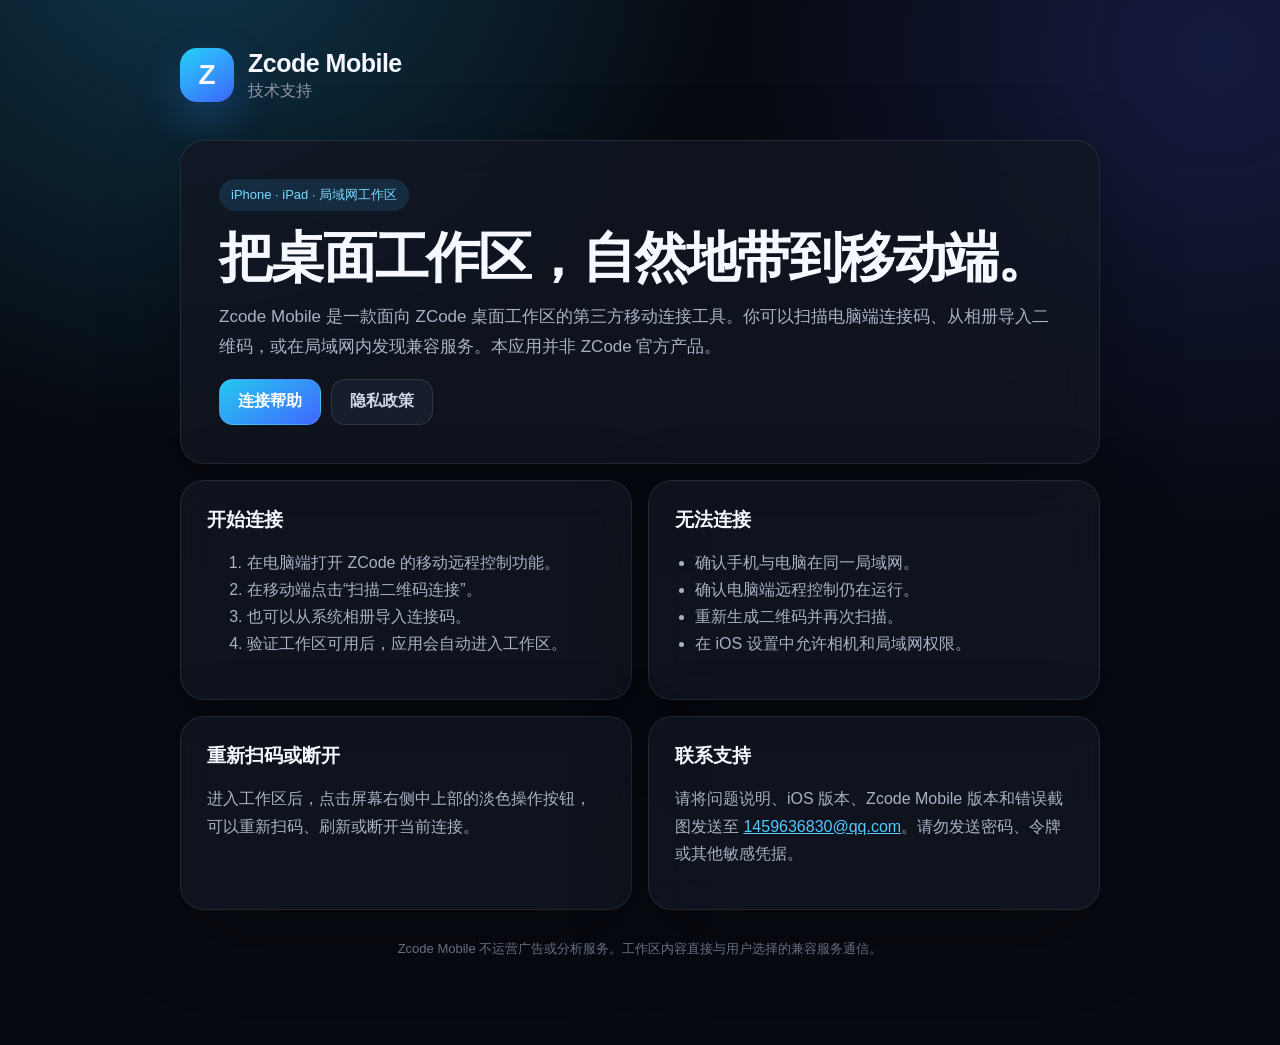
==== ZcodeMobile/index.html @ 3c9195a5 "Publish Zcode Mobile support pages" ====
<!doctype html>
<html lang="zh-CN">
<head>
  <meta charset="utf-8">
  <meta name="viewport" content="width=device-width, initial-scale=1, viewport-fit=cover">
  <meta name="description" content="Zcode Mobile 技术支持">
  <title>Zcode Mobile 技术支持</title>
  <link rel="stylesheet" href="styles.css">
</head>
<body>
  <main class="shell">
    <div class="brand"><div class="mark">Z</div><div><h1>Zcode Mobile</h1><p>技术支持</p></div></div>
    <section class="hero">
      <span class="pill">iPhone · iPad · 局域网工作区</span>
      <h2>把桌面工作区，自然地带到移动端。</h2>
      <p>Zcode Mobile 是一款面向 ZCode 桌面工作区的第三方移动连接工具。你可以扫描电脑端连接码、从相册导入二维码，或在局域网内发现兼容服务。本应用并非 ZCode 官方产品。</p>
      <div class="row"><a class="button" href="#connect">连接帮助</a><a class="button secondary" href="privacy.html">隐私政策</a></div>
    </section>
    <div class="grid" id="connect">
      <section class="card"><h3>开始连接</h3><ol><li>在电脑端打开 ZCode 的移动远程控制功能。</li><li>在移动端点击“扫描二维码连接”。</li><li>也可以从系统相册导入连接码。</li><li>验证工作区可用后，应用会自动进入工作区。</li></ol></section>
      <section class="card"><h3>无法连接</h3><ul><li>确认手机与电脑在同一局域网。</li><li>确认电脑端远程控制仍在运行。</li><li>重新生成二维码并再次扫描。</li><li>在 iOS 设置中允许相机和局域网权限。</li></ul></section>
      <section class="card"><h3>重新扫码或断开</h3><p>进入工作区后，点击屏幕右侧中上部的淡色操作按钮，可以重新扫码、刷新或断开当前连接。</p></section>
      <section class="card"><h3>联系支持</h3><p>请将问题说明、iOS 版本、Zcode Mobile 版本和错误截图发送至 <a href="mailto:1459636830@qq.com">1459636830@qq.com</a>。请勿发送密码、令牌或其他敏感凭据。</p></section>
    </div>
    <p class="footer">Zcode Mobile 不运营广告或分析服务。工作区内容直接与用户选择的兼容服务通信。</p>
  </main>
</body>
</html>
---- ZcodeMobile/styles.css ----
:root {
  color-scheme: dark;
  font-family: -apple-system, BlinkMacSystemFont, "SF Pro Display", "PingFang SC", sans-serif;
  background: #070a11;
  color: #f6f8ff;
}

* { box-sizing: border-box; }

body {
  margin: 0;
  min-height: 100vh;
  background:
    radial-gradient(circle at 15% -10%, rgba(38, 193, 255, .25), transparent 34rem),
    radial-gradient(circle at 95% 5%, rgba(78, 92, 255, .2), transparent 30rem),
    #070a11;
}

a { color: #54c8ff; }

.shell {
  width: min(920px, calc(100% - 32px));
  margin: 0 auto;
  padding: 48px 0 72px;
}

.brand { display: flex; align-items: center; gap: 14px; margin-bottom: 38px; }
.mark {
  width: 54px; height: 54px; border-radius: 17px;
  display: grid; place-items: center;
  font-size: 28px; font-weight: 800;
  background: linear-gradient(145deg, #25d2f7, #3f66ff);
  box-shadow: 0 16px 40px rgba(46, 132, 255, .28);
}
.brand h1 { margin: 0; font-size: 25px; letter-spacing: -.02em; }
.brand p { margin: 3px 0 0; color: #8f98aa; }

.hero, .card {
  border: 1px solid rgba(255, 255, 255, .09);
  background: rgba(17, 22, 34, .78);
  backdrop-filter: blur(20px);
  border-radius: 24px;
  box-shadow: 0 26px 80px rgba(0, 0, 0, .28);
}

.hero { padding: 38px; }
.hero h2 { margin: 0 0 12px; font-size: clamp(30px, 6vw, 54px); line-height: 1.04; letter-spacing: -.04em; }
.hero p { color: #aab2c3; font-size: 17px; line-height: 1.75; }
.pill { display: inline-flex; padding: 7px 12px; border-radius: 999px; background: rgba(72, 184, 255, .13); color: #7bd7ff; font-size: 13px; margin-bottom: 18px; }

.grid { display: grid; grid-template-columns: repeat(2, minmax(0, 1fr)); gap: 16px; margin-top: 16px; }
.card { padding: 26px; }
.card h3 { margin: 0 0 10px; font-size: 19px; }
.card p, .card li { color: #aab2c3; line-height: 1.7; }
.card ul { padding-left: 20px; }
.footer { margin-top: 28px; color: #727c90; font-size: 13px; line-height: 1.7; text-align: center; }

.button {
  display: inline-flex; align-items: center; justify-content: center;
  min-height: 46px; padding: 0 18px; border-radius: 14px;
  border: 1px solid rgba(255,255,255,.11);
  background: linear-gradient(145deg, #24c9ef, #4167ff);
  color: white; font: inherit; font-weight: 700; text-decoration: none; cursor: pointer;
}

.button.secondary { background: #171d2a; color: #cdd4e2; }
.row { display: flex; flex-wrap: wrap; gap: 10px; }

@media (max-width: 680px) {
  .shell { width: min(100% - 22px, 920px); padding-top: 24px; }
  .hero { padding: 26px 22px; }
  .grid { grid-template-columns: 1fr; }
}
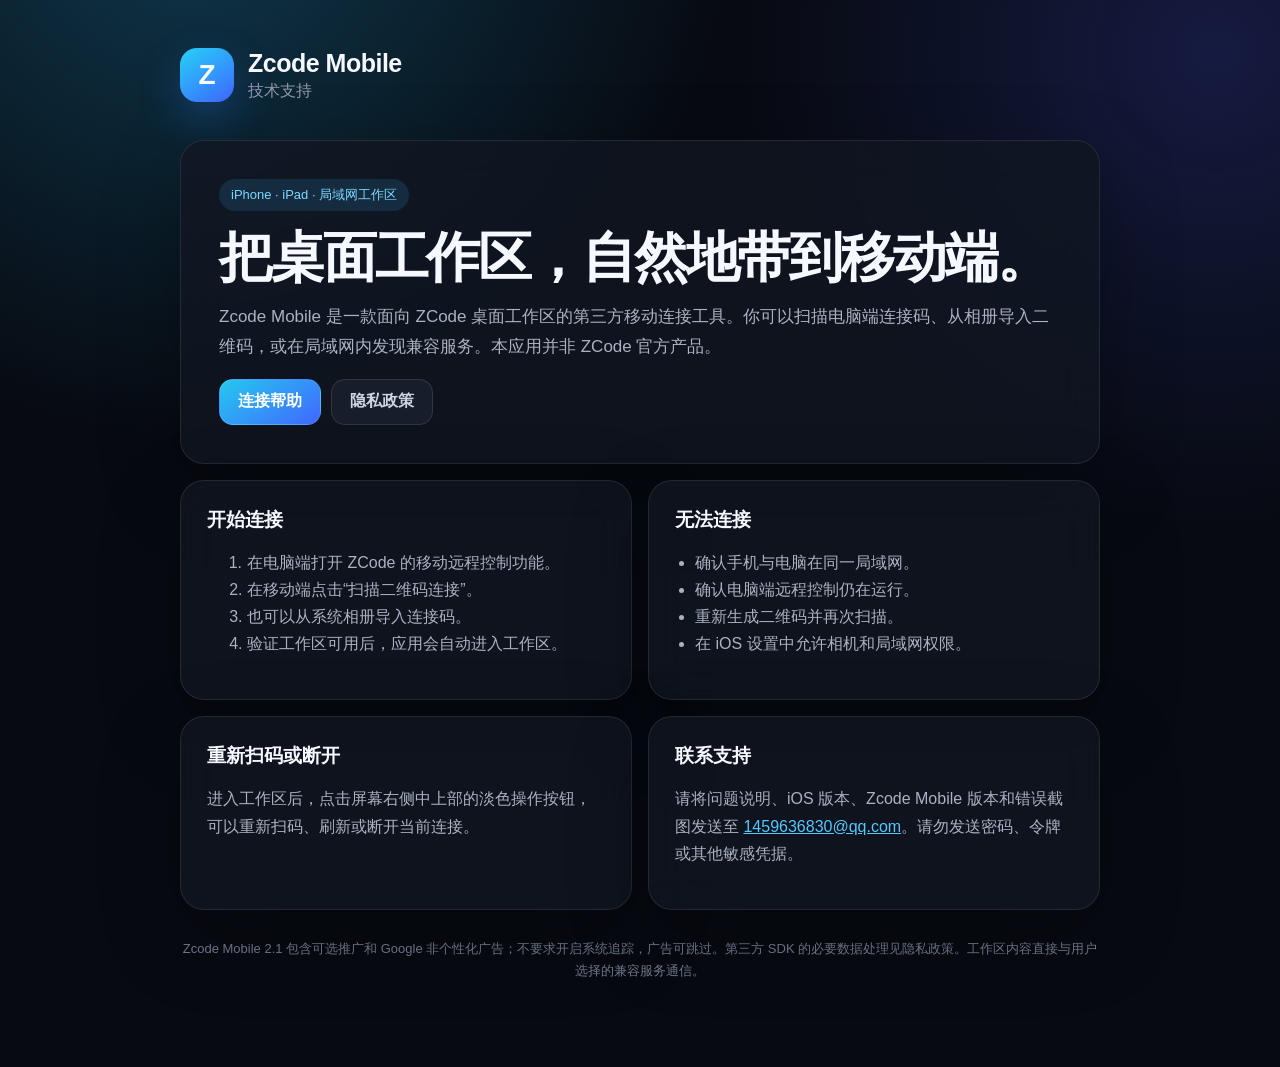
==== commit 3f02d6cf: "Update Zcode 2.1 advertising disclosure on support page" ====
--- a/ZcodeMobile/index.html
+++ b/ZcodeMobile/index.html
@@ -22,7 +22,8 @@
       <section class="card"><h3>重新扫码或断开</h3><p>进入工作区后，点击屏幕右侧中上部的淡色操作按钮，可以重新扫码、刷新或断开当前连接。</p></section>
       <section class="card"><h3>联系支持</h3><p>请将问题说明、iOS 版本、Zcode Mobile 版本和错误截图发送至 <a href="mailto:1459636830@qq.com">1459636830@qq.com</a>。请勿发送密码、令牌或其他敏感凭据。</p></section>
     </div>
-    <p class="footer">Zcode Mobile 不运营广告或分析服务。工作区内容直接与用户选择的兼容服务通信。</p>
+    <p class="footer">Zcode Mobile 2.1 包含可选推广和 Google 非个性化广告；不要求开启系统追踪，广告可跳过。第三方 SDK 的必要数据处理见隐私政策。工作区内容直接与用户选择的兼容服务通信。</p>
   </main>
 </body>
 </html>
+
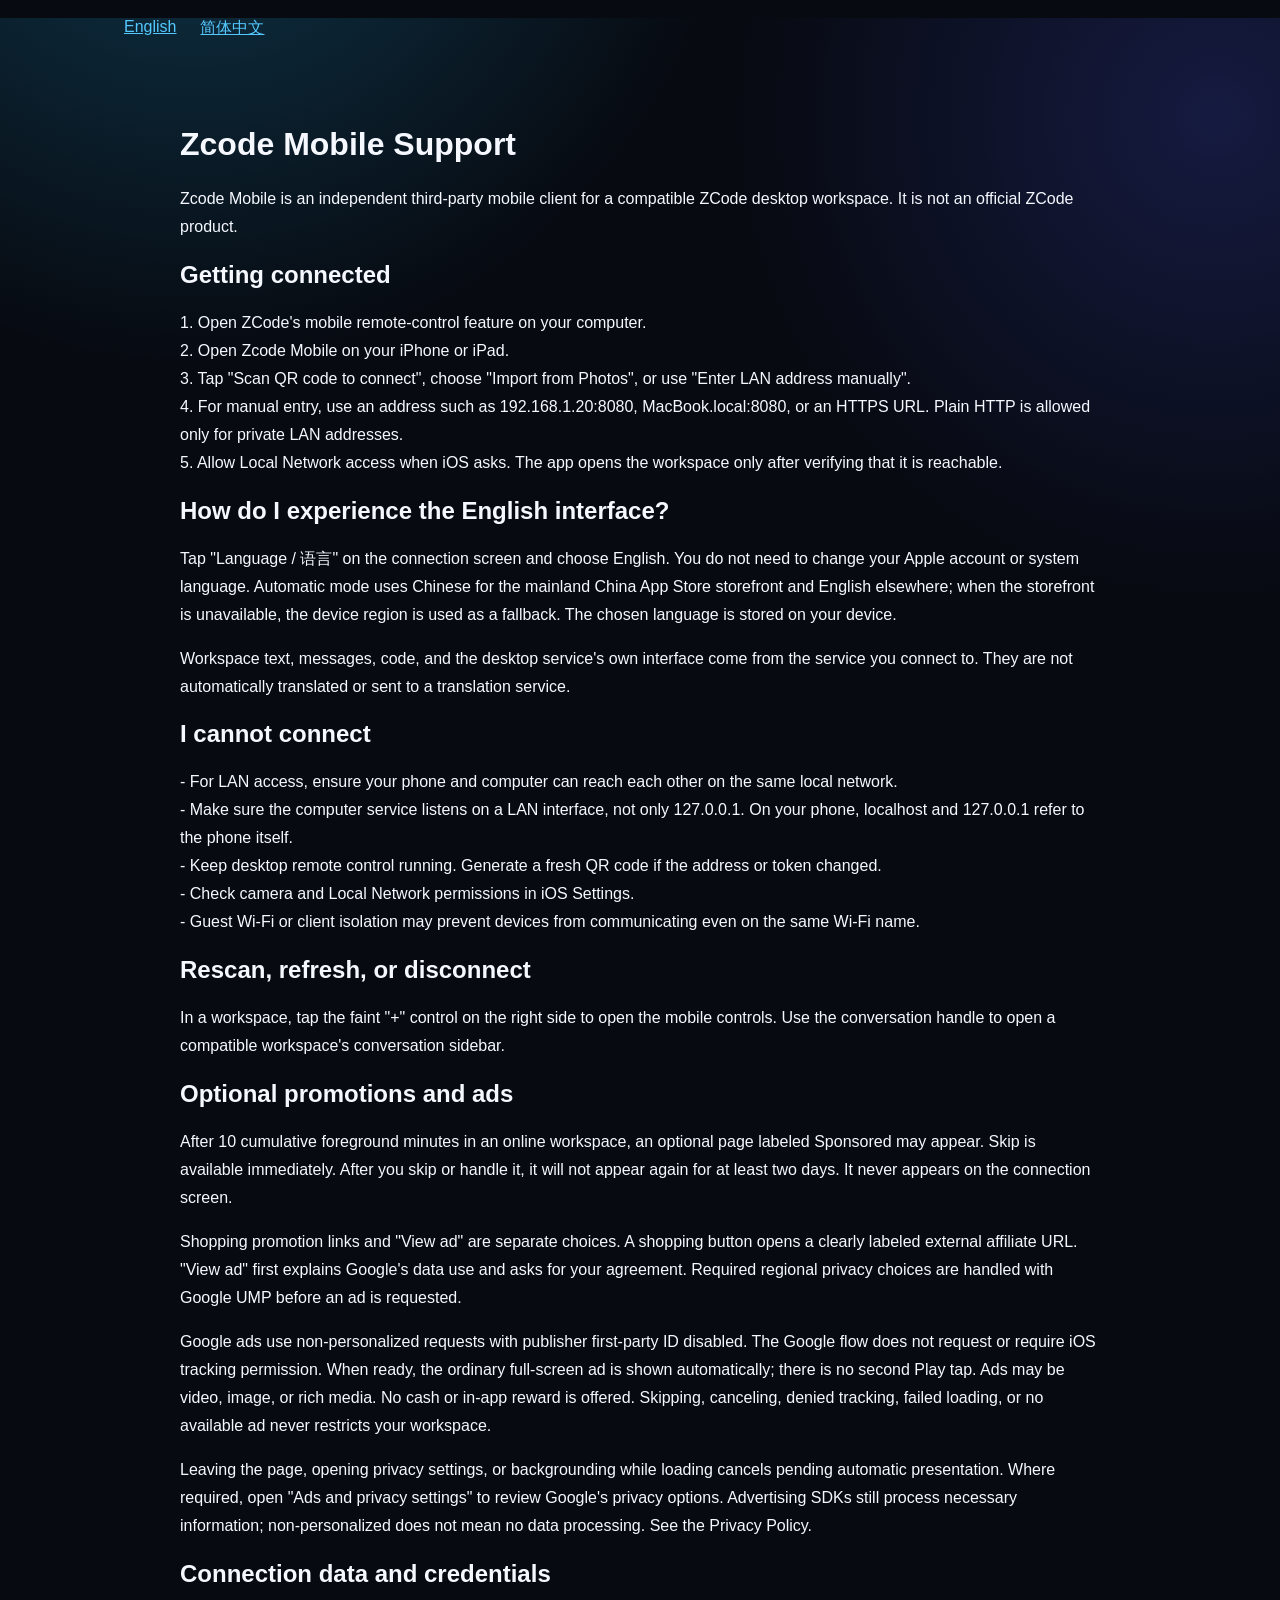
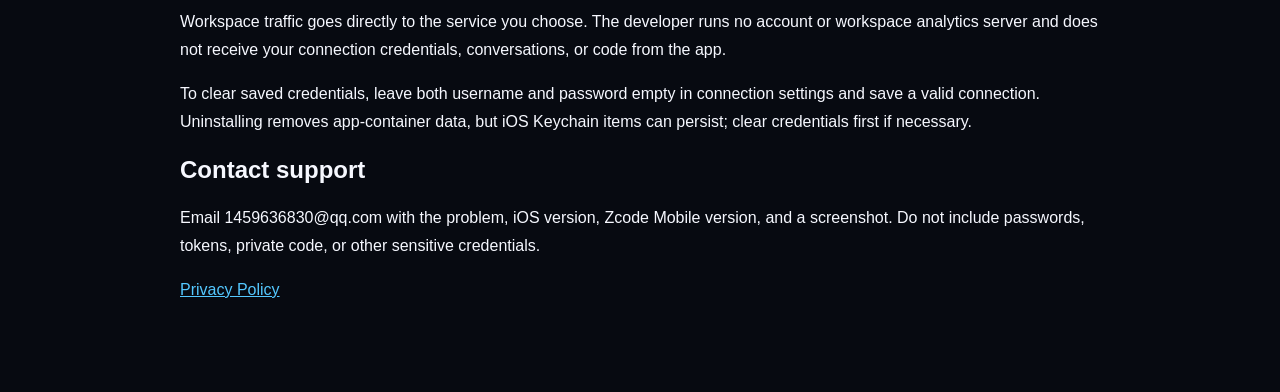
==== commit ac5e3315: "Publish bilingual Zcode 2.1 support and English interface guide" ====
--- a/ZcodeMobile/index.html
+++ b/ZcodeMobile/index.html
@@ -1,14 +1,27 @@
 <!doctype html>
-<html lang="zh-CN">
+<html lang="en">
 <head>
   <meta charset="utf-8">
   <meta name="viewport" content="width=device-width, initial-scale=1, viewport-fit=cover">
   <meta name="description" content="Zcode Mobile 技术支持">
   <title>Zcode Mobile 技术支持</title>
   <link rel="stylesheet" href="styles.css">
+<style>
+  html[data-language="en"] [data-language="zh"], html[data-language="zh"] [data-language="en"] { display: none; }
+  .language-nav { max-width: 1080px; margin: 18px auto; padding: 0 24px; display: flex; gap: 24px; }
+  [data-language="en"] p { line-height: 1.75; }
+</style>
+<script>
+  const requestedLanguage = new URLSearchParams(location.search).get('lang');
+  const pageLanguage = ['zh', 'en'].includes(requestedLanguage) ? requestedLanguage : (navigator.language.toLowerCase().startsWith('zh') ? 'zh' : 'en');
+  document.documentElement.dataset.language = pageLanguage;
+  document.documentElement.lang = pageLanguage === 'zh' ? 'zh-CN' : 'en';
+  document.title = 'Zcode Mobile · Support';
+</script>
 </head>
 <body>
-  <main class="shell">
+<nav class="language-nav" aria-label="Language"><a href="?lang=en" lang="en">English</a><a href="?lang=zh" lang="zh-CN">简体中文</a></nav>
+  <main class="shell" data-language="zh">
     <div class="brand"><div class="mark">Z</div><div><h1>Zcode Mobile</h1><p>技术支持</p></div></div>
     <section class="hero">
       <span class="pill">iPhone · iPad · 局域网工作区</span>
@@ -16,7 +29,7 @@
       <p>Zcode Mobile 是一款面向 ZCode 桌面工作区的第三方移动连接工具。你可以扫描电脑端连接码、从相册导入二维码，或在局域网内发现兼容服务。本应用并非 ZCode 官方产品。</p>
       <div class="row"><a class="button" href="#connect">连接帮助</a><a class="button secondary" href="privacy.html">隐私政策</a></div>
     </section>
-    <div class="grid" id="connect">
+    <div class="grid" id="connect"><section class="card"><h3>体验英文界面</h3><p>在连接页点击“Language / 语言”，选择 English 即可，无需更换 Apple 账号。自动模式在中国大陆 App Store 地区显示中文，其他地区显示英文；无法读取时按设备地区兜底。工作区本身的界面和内容由所连接的电脑端服务提供，不会自动翻译。</p></section>
       <section class="card"><h3>开始连接</h3><ol><li>在电脑端打开 ZCode 的移动远程控制功能。</li><li>在移动端点击“扫描二维码连接”。</li><li>也可以从系统相册导入连接码。</li><li>验证工作区可用后，应用会自动进入工作区。</li></ol></section>
       <section class="card"><h3>无法连接</h3><ul><li>确认手机与电脑在同一局域网。</li><li>确认电脑端远程控制仍在运行。</li><li>重新生成二维码并再次扫描。</li><li>在 iOS 设置中允许相机和局域网权限。</li></ul></section>
       <section class="card"><h3>重新扫码或断开</h3><p>进入工作区后，点击屏幕右侧中上部的淡色操作按钮，可以重新扫码、刷新或断开当前连接。</p></section>
@@ -24,6 +37,29 @@
     </div>
     <p class="footer">Zcode Mobile 2.1 包含可选推广和 Google 非个性化广告；不要求开启系统追踪，广告可跳过。第三方 SDK 的必要数据处理见隐私政策。工作区内容直接与用户选择的兼容服务通信。</p>
   </main>
+<main class="shell" data-language="en">
+<h1>Zcode Mobile Support</h1>
+<p>Zcode Mobile is an independent third-party mobile client for a compatible ZCode desktop workspace. It is not an official ZCode product.</p>
+<h2>Getting connected</h2>
+<p>1. Open ZCode&#39;s mobile remote-control feature on your computer.<br>2. Open Zcode Mobile on your iPhone or iPad.<br>3. Tap &quot;Scan QR code to connect&quot;, choose &quot;Import from Photos&quot;, or use &quot;Enter LAN address manually&quot;.<br>4. For manual entry, use an address such as 192.168.1.20:8080, MacBook.local:8080, or an HTTPS URL. Plain HTTP is allowed only for private LAN addresses.<br>5. Allow Local Network access when iOS asks. The app opens the workspace only after verifying that it is reachable.</p>
+<h2>How do I experience the English interface?</h2>
+<p>Tap &quot;Language / 语言&quot; on the connection screen and choose English. You do not need to change your Apple account or system language. Automatic mode uses Chinese for the mainland China App Store storefront and English elsewhere; when the storefront is unavailable, the device region is used as a fallback. The chosen language is stored on your device.</p>
+<p>Workspace text, messages, code, and the desktop service&#39;s own interface come from the service you connect to. They are not automatically translated or sent to a translation service.</p>
+<h2>I cannot connect</h2>
+<p>- For LAN access, ensure your phone and computer can reach each other on the same local network.<br>- Make sure the computer service listens on a LAN interface, not only 127.0.0.1. On your phone, localhost and 127.0.0.1 refer to the phone itself.<br>- Keep desktop remote control running. Generate a fresh QR code if the address or token changed.<br>- Check camera and Local Network permissions in iOS Settings.<br>- Guest Wi-Fi or client isolation may prevent devices from communicating even on the same Wi-Fi name.</p>
+<h2>Rescan, refresh, or disconnect</h2>
+<p>In a workspace, tap the faint &quot;+&quot; control on the right side to open the mobile controls. Use the conversation handle to open a compatible workspace&#39;s conversation sidebar.</p>
+<h2>Optional promotions and ads</h2>
+<p>After 10 cumulative foreground minutes in an online workspace, an optional page labeled Sponsored may appear. Skip is available immediately. After you skip or handle it, it will not appear again for at least two days. It never appears on the connection screen.</p>
+<p>Shopping promotion links and &quot;View ad&quot; are separate choices. A shopping button opens a clearly labeled external affiliate URL. &quot;View ad&quot; first explains Google&#39;s data use and asks for your agreement. Required regional privacy choices are handled with Google UMP before an ad is requested.</p>
+<p>Google ads use non-personalized requests with publisher first-party ID disabled. The Google flow does not request or require iOS tracking permission. When ready, the ordinary full-screen ad is shown automatically; there is no second Play tap. Ads may be video, image, or rich media. No cash or in-app reward is offered. Skipping, canceling, denied tracking, failed loading, or no available ad never restricts your workspace.</p>
+<p>Leaving the page, opening privacy settings, or backgrounding while loading cancels pending automatic presentation. Where required, open &quot;Ads and privacy settings&quot; to review Google&#39;s privacy options. Advertising SDKs still process necessary information; non-personalized does not mean no data processing. See the Privacy Policy.</p>
+<h2>Connection data and credentials</h2>
+<p>Workspace traffic goes directly to the service you choose. The developer runs no account or workspace analytics server and does not receive your connection credentials, conversations, or code from the app.</p>
+<p>To clear saved credentials, leave both username and password empty in connection settings and save a valid connection. Uninstalling removes app-container data, but iOS Keychain items can persist; clear credentials first if necessary.</p>
+<h2>Contact support</h2>
+<p>Email 1459636830@qq.com with the problem, iOS version, Zcode Mobile version, and a screenshot. Do not include passwords, tokens, private code, or other sensitive credentials.<br></p>
+<p><a href="privacy.html?lang=en">Privacy Policy</a></p>
+</main>
 </body>
 </html>
-
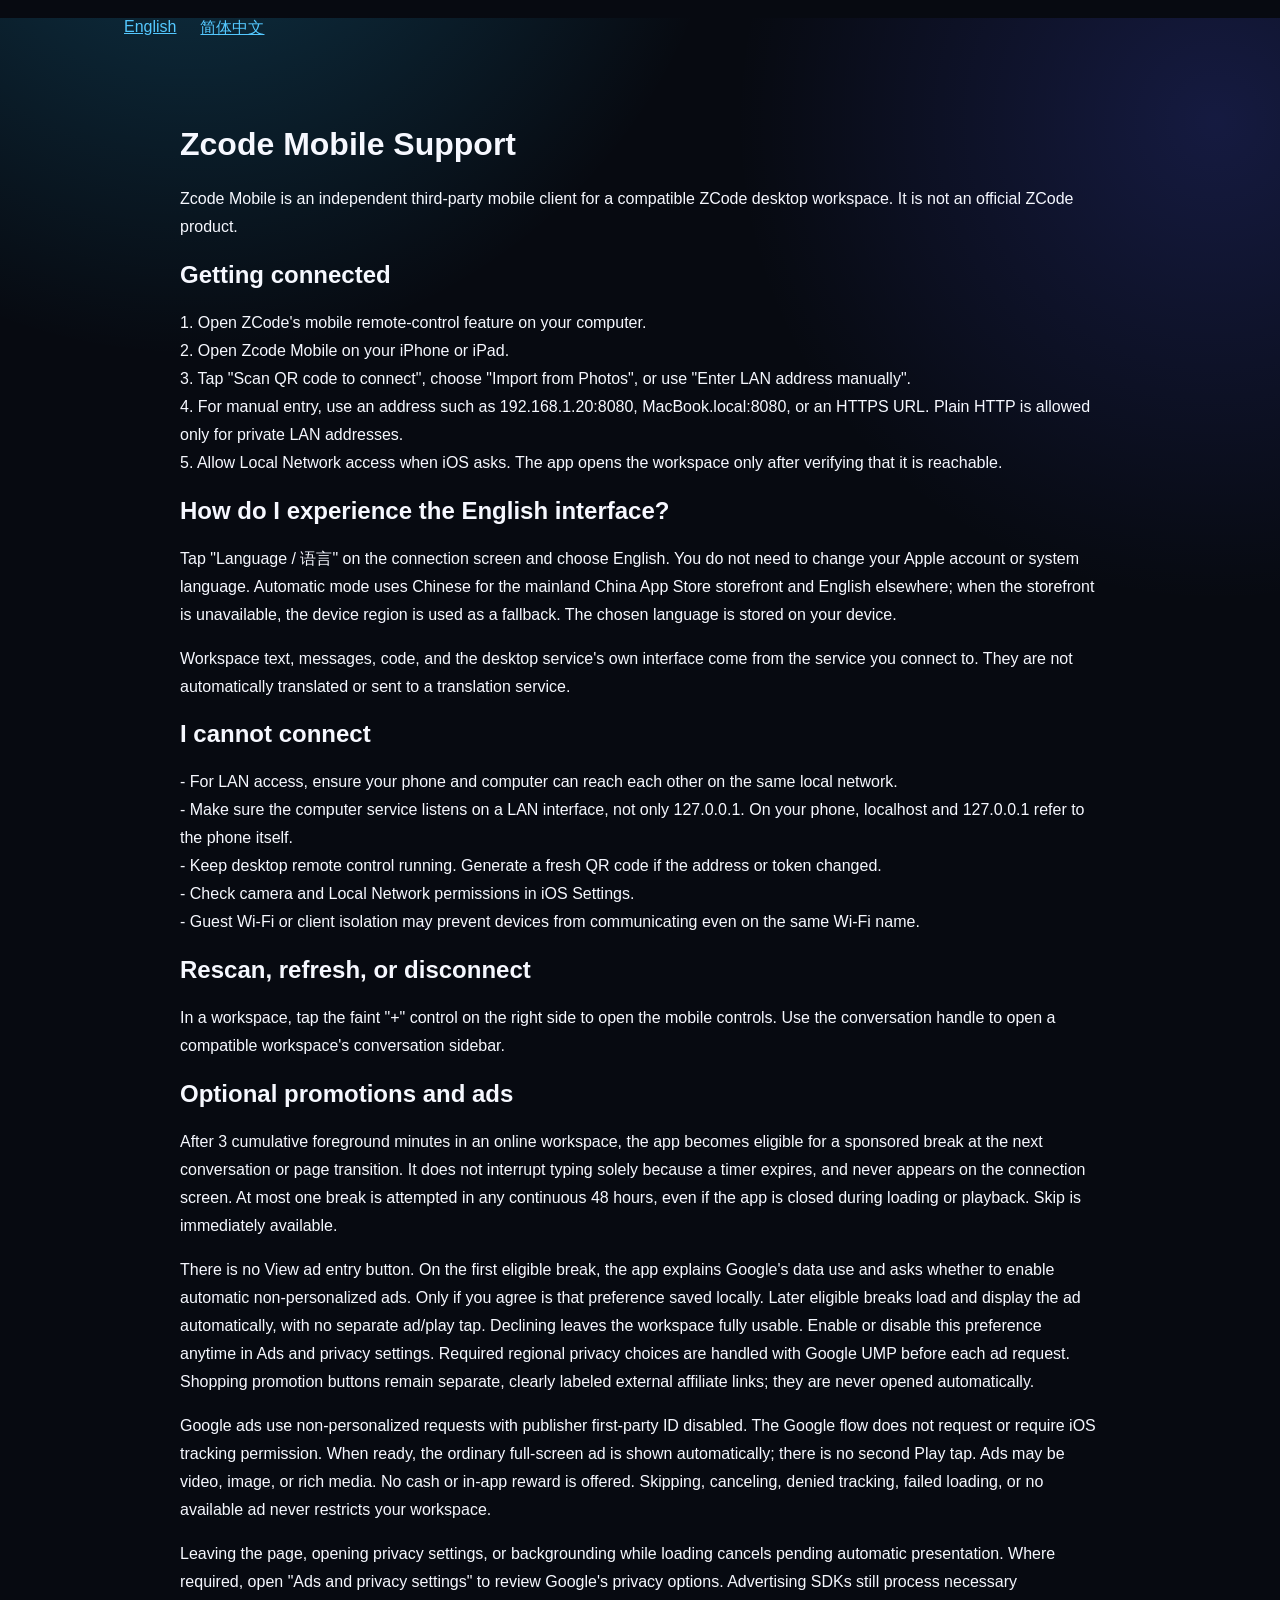
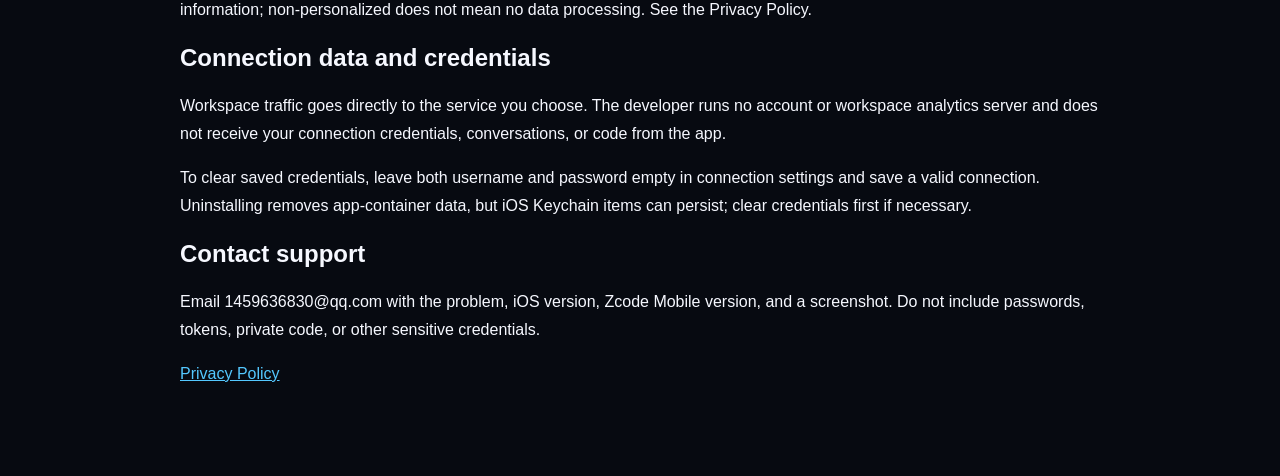
==== commit 0a5d4189: "Document automatic 3-minute ad breaks with a rolling 48-hour cap" ====
--- a/ZcodeMobile/index.html
+++ b/ZcodeMobile/index.html
@@ -35,7 +35,7 @@
       <section class="card"><h3>重新扫码或断开</h3><p>进入工作区后，点击屏幕右侧中上部的淡色操作按钮，可以重新扫码、刷新或断开当前连接。</p></section>
       <section class="card"><h3>联系支持</h3><p>请将问题说明、iOS 版本、Zcode Mobile 版本和错误截图发送至 <a href="mailto:1459636830@qq.com">1459636830@qq.com</a>。请勿发送密码、令牌或其他敏感凭据。</p></section>
     </div>
-    <p class="footer">Zcode Mobile 2.1 包含可选推广和 Google 非个性化广告；不要求开启系统追踪，广告可跳过。第三方 SDK 的必要数据处理见隐私政策。工作区内容直接与用户选择的兼容服务通信。</p>
+    <p class="footer">Zcode Mobile 2.1 在首次明确同意启用后，在线前台累计使用满 3 分钟、到会话或页面切换间隙自动展示 Google 非个性化广告，任意连续 48 小时最多一次。无需“查看广告”按钮，不要求系统追踪，可跳过、关闭或在设置中停用。不同意不影响工作区；SDK 必要数据处理见隐私政策。</p>
   </main>
 <main class="shell" data-language="en">
 <h1>Zcode Mobile Support</h1>
@@ -50,8 +50,8 @@
 <h2>Rescan, refresh, or disconnect</h2>
 <p>In a workspace, tap the faint &quot;+&quot; control on the right side to open the mobile controls. Use the conversation handle to open a compatible workspace&#39;s conversation sidebar.</p>
 <h2>Optional promotions and ads</h2>
-<p>After 10 cumulative foreground minutes in an online workspace, an optional page labeled Sponsored may appear. Skip is available immediately. After you skip or handle it, it will not appear again for at least two days. It never appears on the connection screen.</p>
-<p>Shopping promotion links and &quot;View ad&quot; are separate choices. A shopping button opens a clearly labeled external affiliate URL. &quot;View ad&quot; first explains Google&#39;s data use and asks for your agreement. Required regional privacy choices are handled with Google UMP before an ad is requested.</p>
+<p>After 3 cumulative foreground minutes in an online workspace, the app becomes eligible for a sponsored break at the next conversation or page transition. It does not interrupt typing solely because a timer expires, and never appears on the connection screen. At most one break is attempted in any continuous 48 hours, even if the app is closed during loading or playback. Skip is immediately available.</p>
+<p>There is no View ad entry button. On the first eligible break, the app explains Google&#39;s data use and asks whether to enable automatic non-personalized ads. Only if you agree is that preference saved locally. Later eligible breaks load and display the ad automatically, with no separate ad/play tap. Declining leaves the workspace fully usable. Enable or disable this preference anytime in Ads and privacy settings. Required regional privacy choices are handled with Google UMP before each ad request. Shopping promotion buttons remain separate, clearly labeled external affiliate links; they are never opened automatically.</p>
 <p>Google ads use non-personalized requests with publisher first-party ID disabled. The Google flow does not request or require iOS tracking permission. When ready, the ordinary full-screen ad is shown automatically; there is no second Play tap. Ads may be video, image, or rich media. No cash or in-app reward is offered. Skipping, canceling, denied tracking, failed loading, or no available ad never restricts your workspace.</p>
 <p>Leaving the page, opening privacy settings, or backgrounding while loading cancels pending automatic presentation. Where required, open &quot;Ads and privacy settings&quot; to review Google&#39;s privacy options. Advertising SDKs still process necessary information; non-personalized does not mean no data processing. See the Privacy Policy.</p>
 <h2>Connection data and credentials</h2>
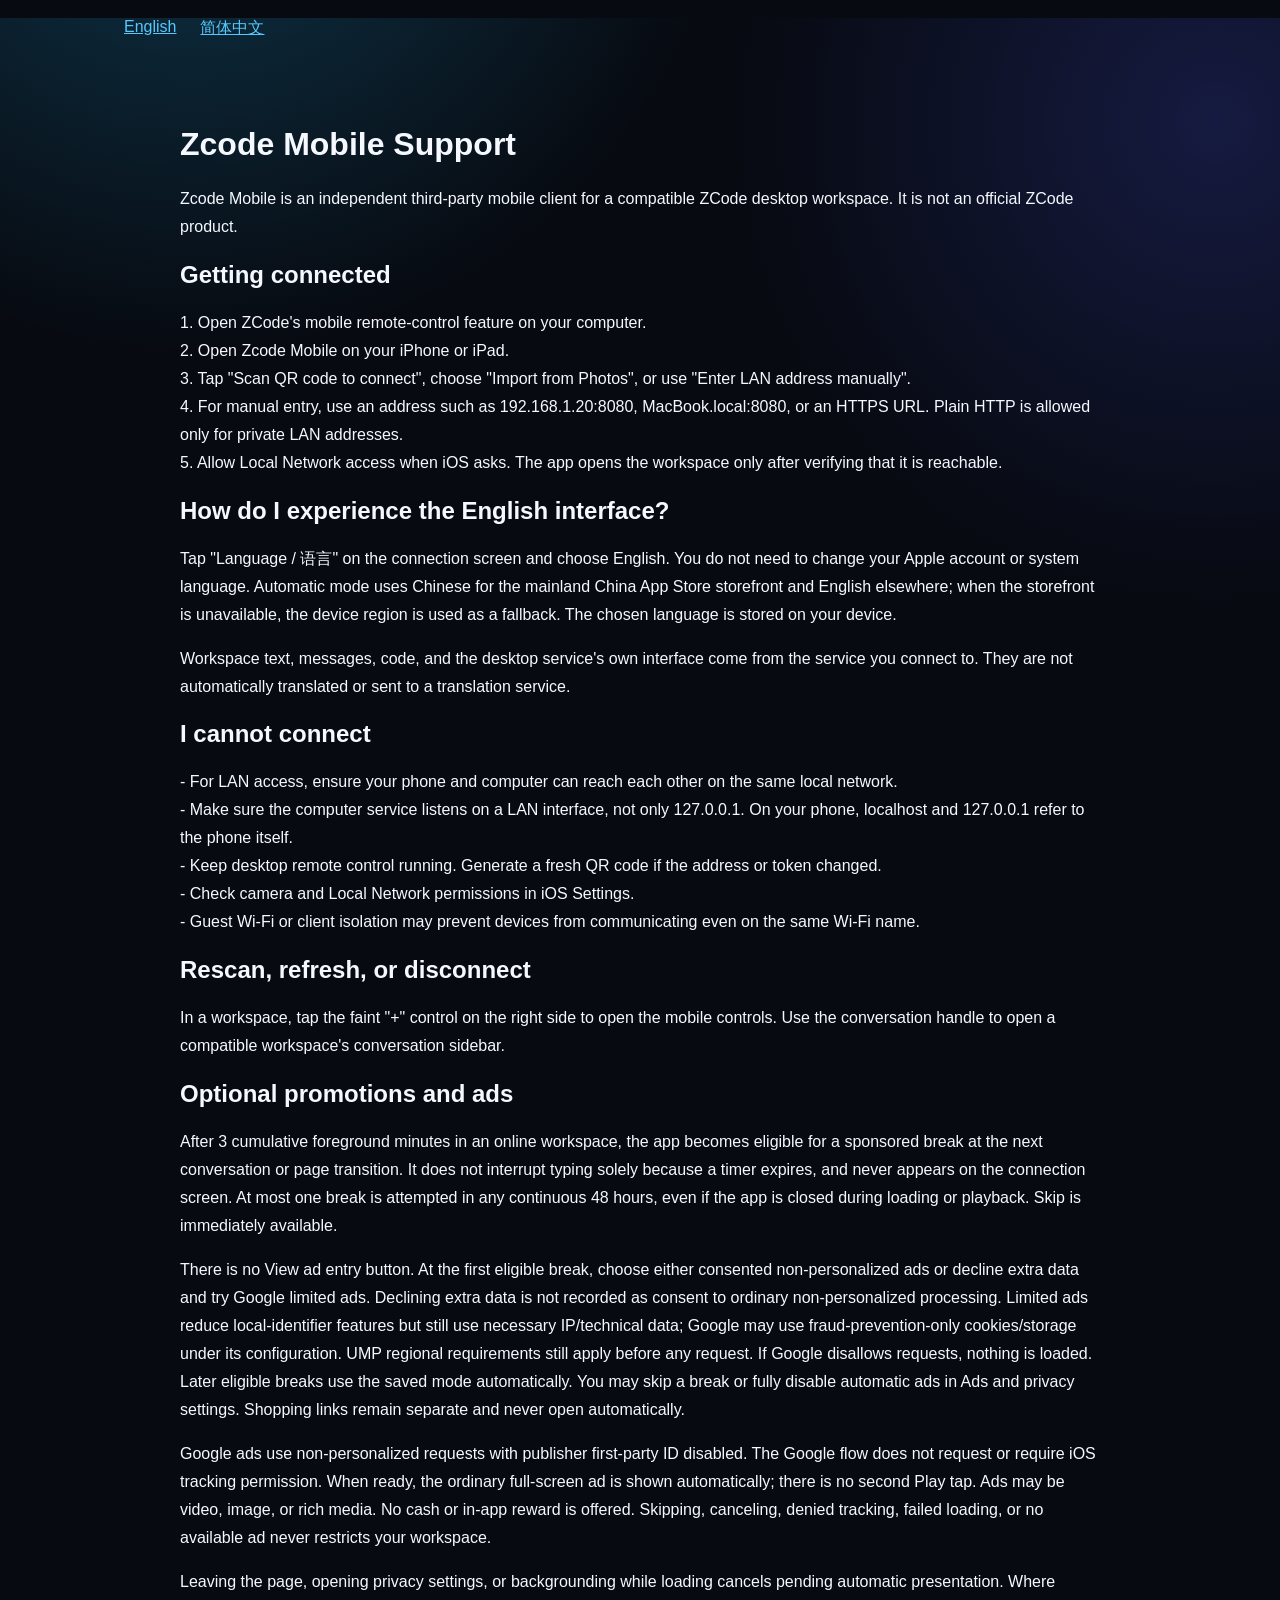
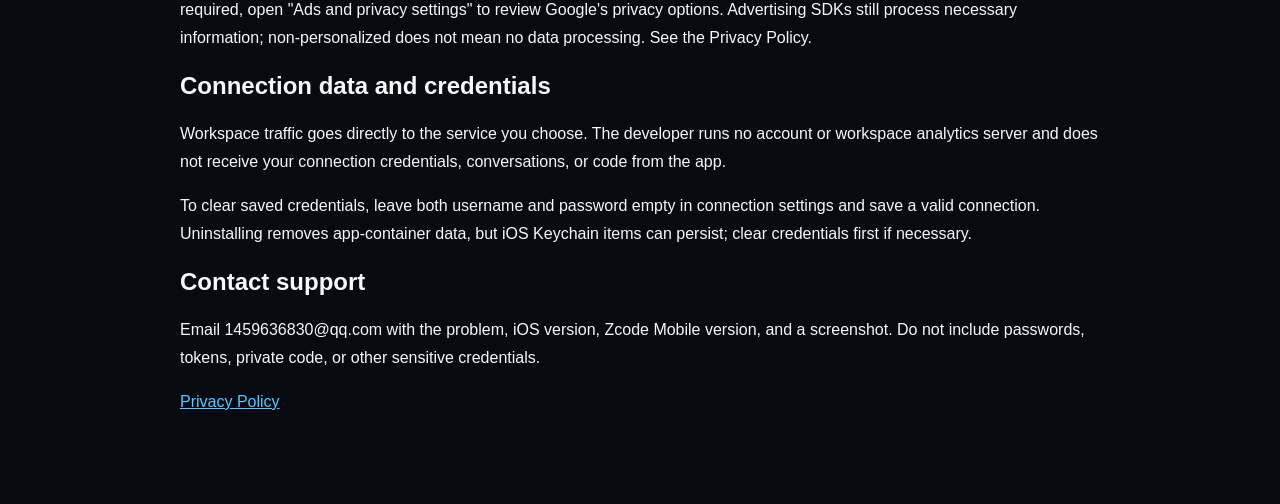
==== commit 3bfcf675: "Explain automatic limited-ad fallback and regional privacy safeguards Updated footer text to clarify" ====
--- a/ZcodeMobile/index.html
+++ b/ZcodeMobile/index.html
@@ -35,7 +35,7 @@
       <section class="card"><h3>重新扫码或断开</h3><p>进入工作区后，点击屏幕右侧中上部的淡色操作按钮，可以重新扫码、刷新或断开当前连接。</p></section>
       <section class="card"><h3>联系支持</h3><p>请将问题说明、iOS 版本、Zcode Mobile 版本和错误截图发送至 <a href="mailto:1459636830@qq.com">1459636830@qq.com</a>。请勿发送密码、令牌或其他敏感凭据。</p></section>
     </div>
-    <p class="footer">Zcode Mobile 2.1 在首次明确同意启用后，在线前台累计使用满 3 分钟、到会话或页面切换间隙自动展示 Google 非个性化广告，任意连续 48 小时最多一次。无需“查看广告”按钮，不要求系统追踪，可跳过、关闭或在设置中停用。不同意不影响工作区；SDK 必要数据处理见隐私政策。</p>
+    <p class="footer">Zcode Mobile 2.1 在线前台累计使用满 3 分钟、到会话或页面切换间隙获得广告资格，任意连续 48 小时最多尝试一次。首次可同意必要数据选择非个性化广告，或拒绝额外数据并尝试符合条件的 Google 受限广告；后续自动使用已选模式，无需“查看广告”按钮，不要求系统追踪。可跳过、关闭或在设置完全停用。受限广告仍需 IP 等技术数据，可能使用仅防欺诈存储，不保证填充；不绕过 UMP 地区要求。不同意不影响工作区，详见隐私政策。</p>
   </main>
 <main class="shell" data-language="en">
 <h1>Zcode Mobile Support</h1>
@@ -51,7 +51,7 @@
 <p>In a workspace, tap the faint &quot;+&quot; control on the right side to open the mobile controls. Use the conversation handle to open a compatible workspace&#39;s conversation sidebar.</p>
 <h2>Optional promotions and ads</h2>
 <p>After 3 cumulative foreground minutes in an online workspace, the app becomes eligible for a sponsored break at the next conversation or page transition. It does not interrupt typing solely because a timer expires, and never appears on the connection screen. At most one break is attempted in any continuous 48 hours, even if the app is closed during loading or playback. Skip is immediately available.</p>
-<p>There is no View ad entry button. On the first eligible break, the app explains Google&#39;s data use and asks whether to enable automatic non-personalized ads. Only if you agree is that preference saved locally. Later eligible breaks load and display the ad automatically, with no separate ad/play tap. Declining leaves the workspace fully usable. Enable or disable this preference anytime in Ads and privacy settings. Required regional privacy choices are handled with Google UMP before each ad request. Shopping promotion buttons remain separate, clearly labeled external affiliate links; they are never opened automatically.</p>
+<p>There is no View ad entry button. At the first eligible break, choose either consented non-personalized ads or decline extra data and try Google limited ads. Declining extra data is not recorded as consent to ordinary non-personalized processing. Limited ads reduce local-identifier features but still use necessary IP/technical data; Google may use fraud-prevention-only cookies/storage under its configuration. UMP regional requirements still apply before any request. If Google disallows requests, nothing is loaded. Later eligible breaks use the saved mode automatically. You may skip a break or fully disable automatic ads in Ads and privacy settings. Shopping links remain separate and never open automatically.</p>
 <p>Google ads use non-personalized requests with publisher first-party ID disabled. The Google flow does not request or require iOS tracking permission. When ready, the ordinary full-screen ad is shown automatically; there is no second Play tap. Ads may be video, image, or rich media. No cash or in-app reward is offered. Skipping, canceling, denied tracking, failed loading, or no available ad never restricts your workspace.</p>
 <p>Leaving the page, opening privacy settings, or backgrounding while loading cancels pending automatic presentation. Where required, open &quot;Ads and privacy settings&quot; to review Google&#39;s privacy options. Advertising SDKs still process necessary information; non-personalized does not mean no data processing. See the Privacy Policy.</p>
 <h2>Connection data and credentials</h2>
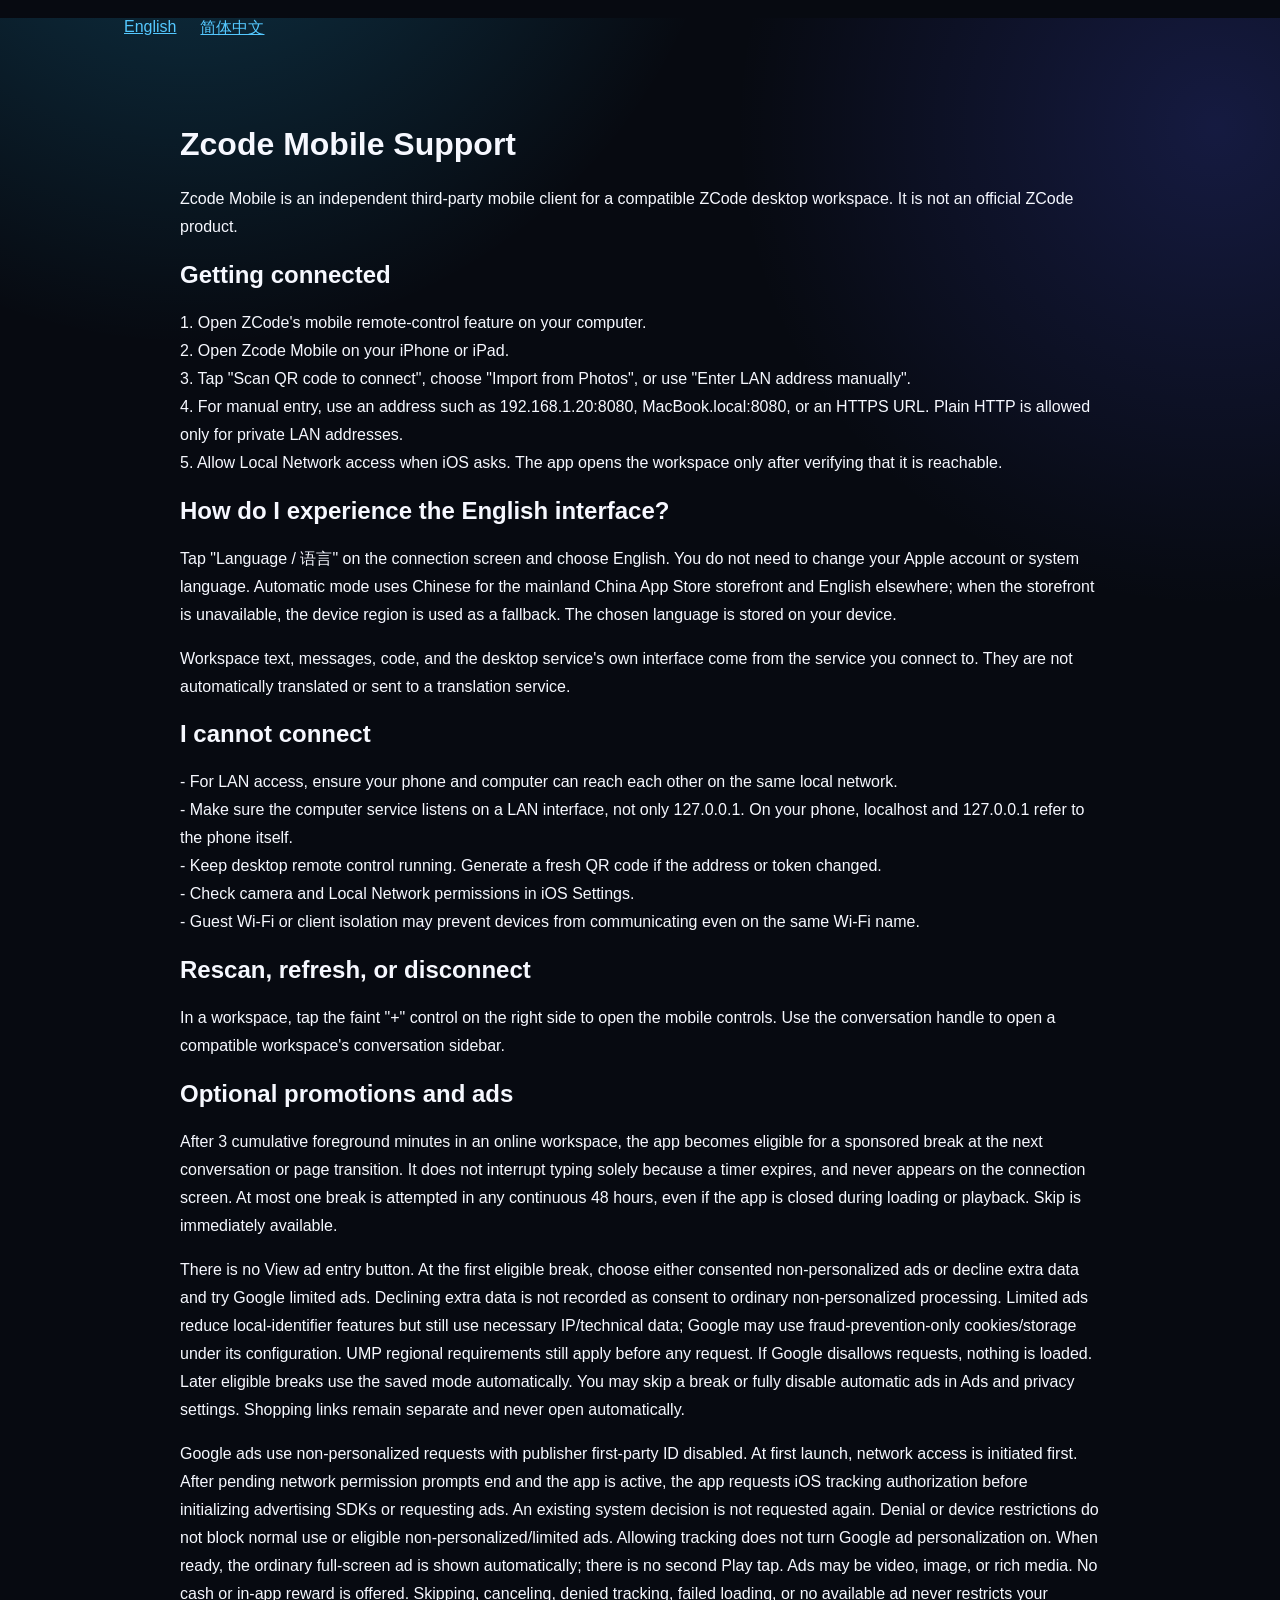
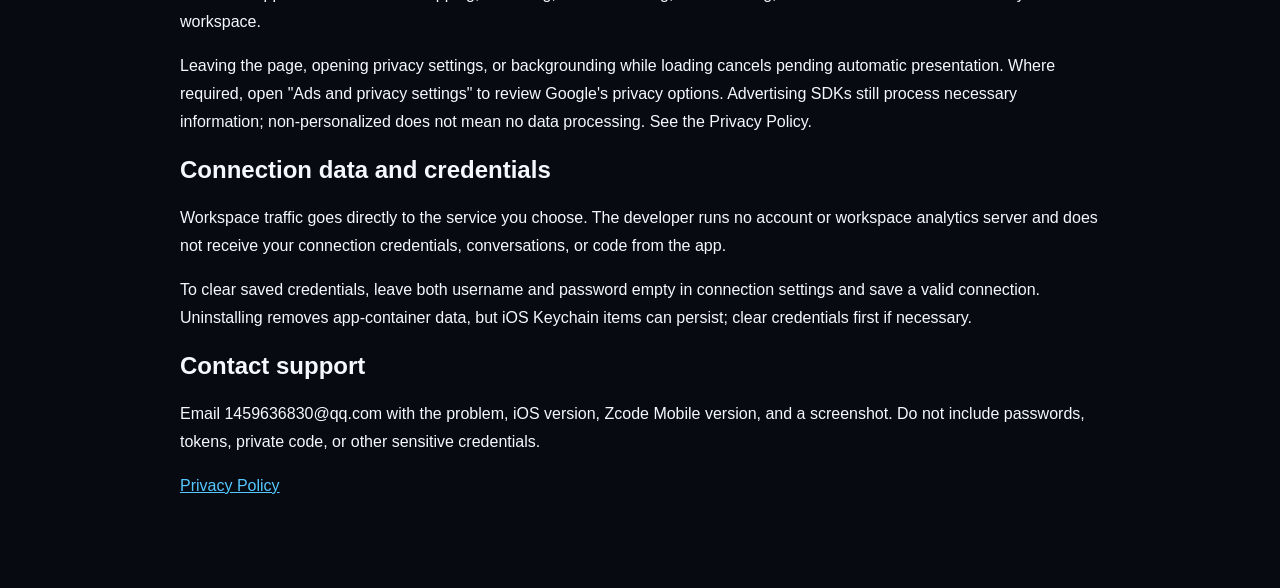
==== commit abffc7ad: "Explain first-launch ATT and continued use after tracking denial" ====
--- a/ZcodeMobile/index.html
+++ b/ZcodeMobile/index.html
@@ -52,7 +52,7 @@
 <h2>Optional promotions and ads</h2>
 <p>After 3 cumulative foreground minutes in an online workspace, the app becomes eligible for a sponsored break at the next conversation or page transition. It does not interrupt typing solely because a timer expires, and never appears on the connection screen. At most one break is attempted in any continuous 48 hours, even if the app is closed during loading or playback. Skip is immediately available.</p>
 <p>There is no View ad entry button. At the first eligible break, choose either consented non-personalized ads or decline extra data and try Google limited ads. Declining extra data is not recorded as consent to ordinary non-personalized processing. Limited ads reduce local-identifier features but still use necessary IP/technical data; Google may use fraud-prevention-only cookies/storage under its configuration. UMP regional requirements still apply before any request. If Google disallows requests, nothing is loaded. Later eligible breaks use the saved mode automatically. You may skip a break or fully disable automatic ads in Ads and privacy settings. Shopping links remain separate and never open automatically.</p>
-<p>Google ads use non-personalized requests with publisher first-party ID disabled. The Google flow does not request or require iOS tracking permission. When ready, the ordinary full-screen ad is shown automatically; there is no second Play tap. Ads may be video, image, or rich media. No cash or in-app reward is offered. Skipping, canceling, denied tracking, failed loading, or no available ad never restricts your workspace.</p>
+<p>Google ads use non-personalized requests with publisher first-party ID disabled. At first launch, network access is initiated first. After pending network permission prompts end and the app is active, the app requests iOS tracking authorization before initializing advertising SDKs or requesting ads. An existing system decision is not requested again. Denial or device restrictions do not block normal use or eligible non-personalized/limited ads. Allowing tracking does not turn Google ad personalization on. When ready, the ordinary full-screen ad is shown automatically; there is no second Play tap. Ads may be video, image, or rich media. No cash or in-app reward is offered. Skipping, canceling, denied tracking, failed loading, or no available ad never restricts your workspace.</p>
 <p>Leaving the page, opening privacy settings, or backgrounding while loading cancels pending automatic presentation. Where required, open &quot;Ads and privacy settings&quot; to review Google&#39;s privacy options. Advertising SDKs still process necessary information; non-personalized does not mean no data processing. See the Privacy Policy.</p>
 <h2>Connection data and credentials</h2>
 <p>Workspace traffic goes directly to the service you choose. The developer runs no account or workspace analytics server and does not receive your connection credentials, conversations, or code from the app.</p>
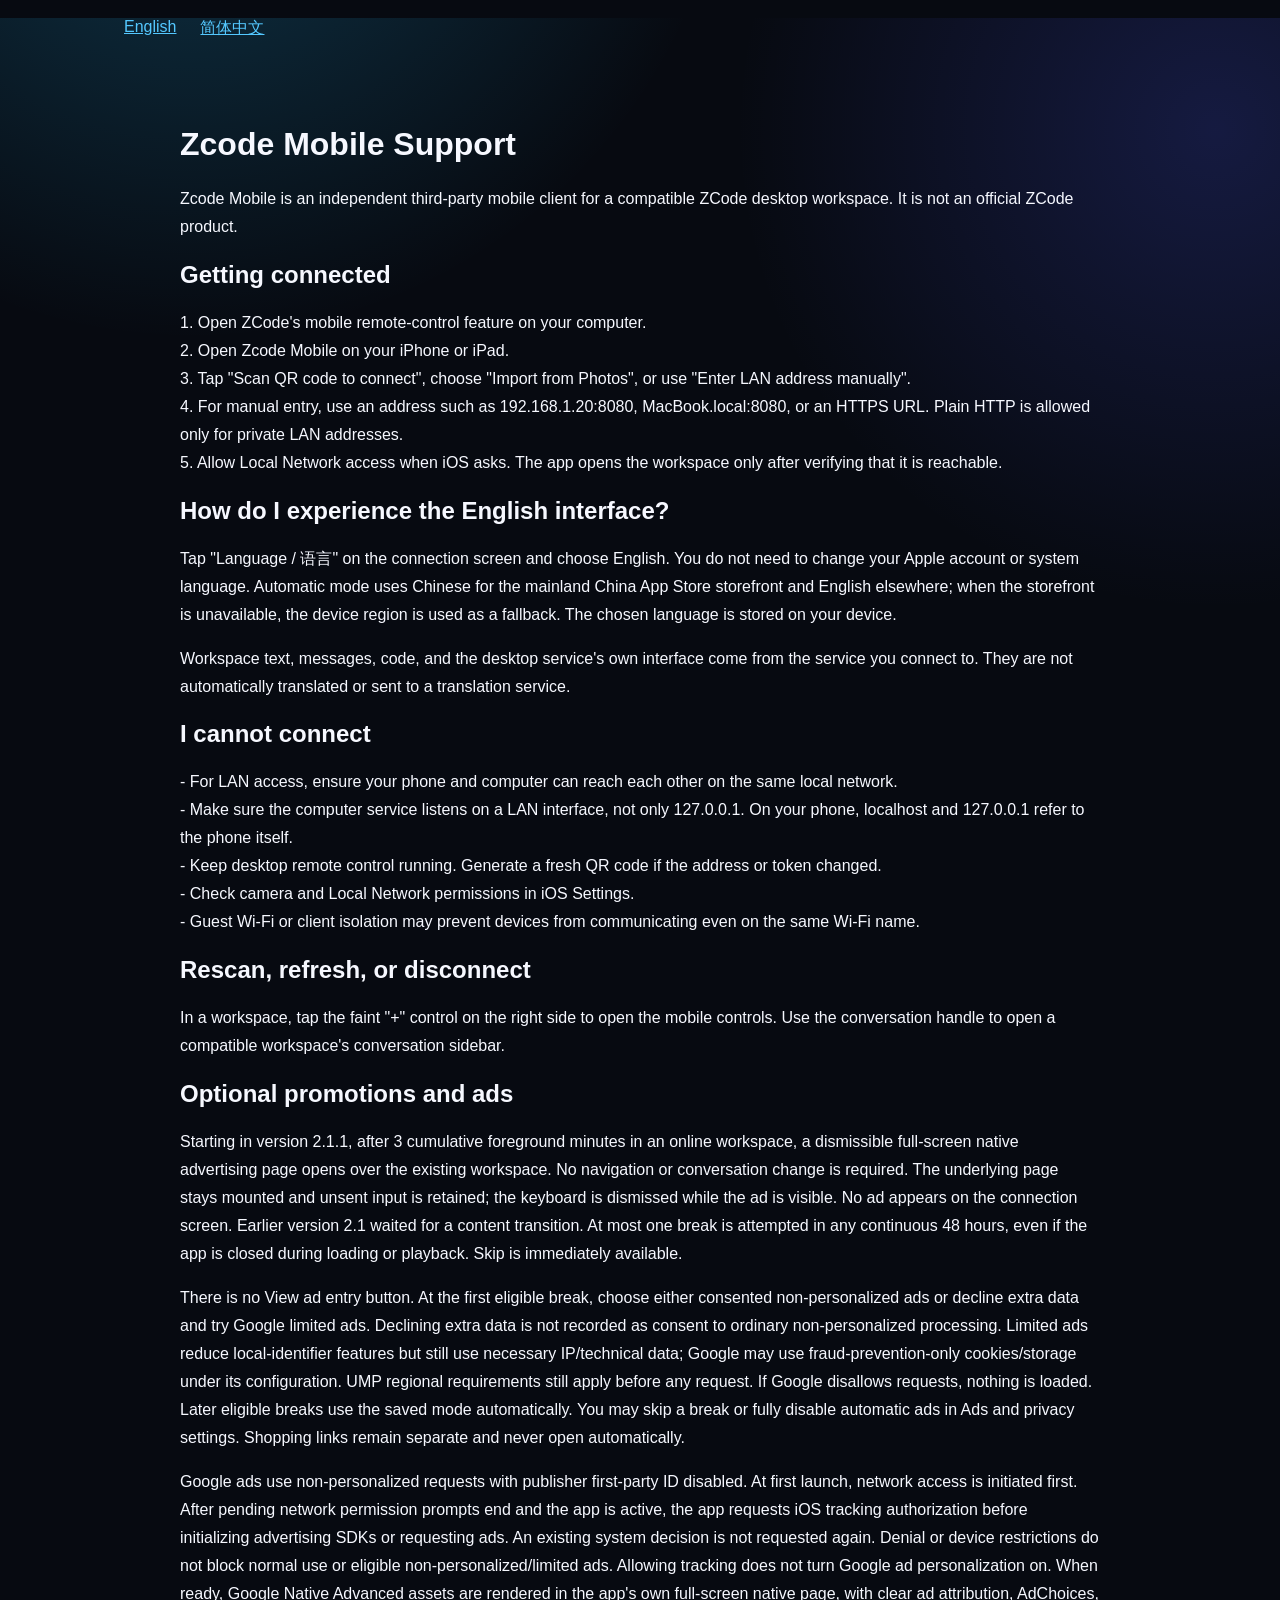
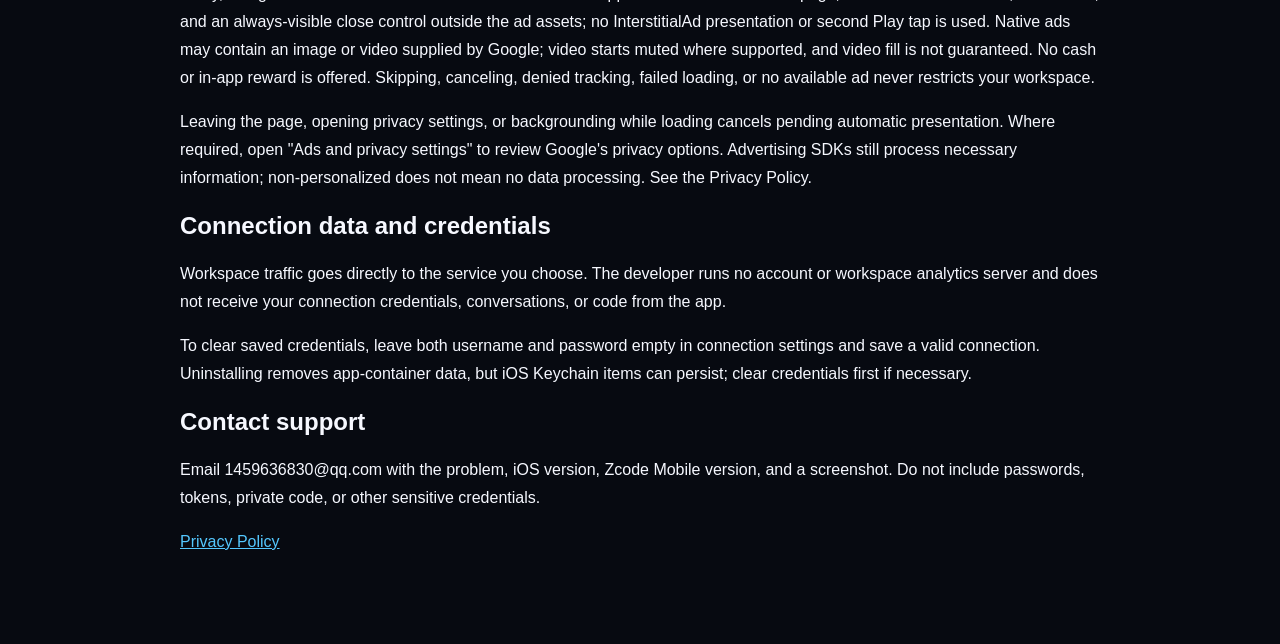
==== commit 07906a72: "Explain Zcode Mobile 2.1.1 full-screen native advertising flow Updated footer text and ad informatio" ====
--- a/ZcodeMobile/index.html
+++ b/ZcodeMobile/index.html
@@ -35,7 +35,7 @@
       <section class="card"><h3>重新扫码或断开</h3><p>进入工作区后，点击屏幕右侧中上部的淡色操作按钮，可以重新扫码、刷新或断开当前连接。</p></section>
       <section class="card"><h3>联系支持</h3><p>请将问题说明、iOS 版本、Zcode Mobile 版本和错误截图发送至 <a href="mailto:1459636830@qq.com">1459636830@qq.com</a>。请勿发送密码、令牌或其他敏感凭据。</p></section>
     </div>
-    <p class="footer">Zcode Mobile 2.1 在线前台累计使用满 3 分钟、到会话或页面切换间隙获得广告资格，任意连续 48 小时最多尝试一次。首次可同意必要数据选择非个性化广告，或拒绝额外数据并尝试符合条件的 Google 受限广告；后续自动使用已选模式，无需“查看广告”按钮，不要求系统追踪。可跳过、关闭或在设置完全停用。受限广告仍需 IP 等技术数据，可能使用仅防欺诈存储，不保证填充；不绕过 UMP 地区要求。不同意不影响工作区，详见隐私政策。</p>
+    <p class="footer">Zcode Mobile 2.1.1 起，在线前台累计使用满 3 分钟即显示可关闭的全屏原生广告页，无需返回原生界面或切换会话，任意连续 48 小时最多尝试一次。首次可同意必要数据选择非个性化广告，或拒绝额外数据并尝试符合条件的 Google 受限广告；后续自动使用已选模式，无需“查看广告”按钮，不要求系统追踪。可跳过、关闭或在设置完全停用。受限广告仍需 IP 等技术数据，可能使用仅防欺诈存储，不保证填充；不绕过 UMP 地区要求。不同意不影响工作区，详见隐私政策。</p>
   </main>
 <main class="shell" data-language="en">
 <h1>Zcode Mobile Support</h1>
@@ -50,9 +50,9 @@
 <h2>Rescan, refresh, or disconnect</h2>
 <p>In a workspace, tap the faint &quot;+&quot; control on the right side to open the mobile controls. Use the conversation handle to open a compatible workspace&#39;s conversation sidebar.</p>
 <h2>Optional promotions and ads</h2>
-<p>After 3 cumulative foreground minutes in an online workspace, the app becomes eligible for a sponsored break at the next conversation or page transition. It does not interrupt typing solely because a timer expires, and never appears on the connection screen. At most one break is attempted in any continuous 48 hours, even if the app is closed during loading or playback. Skip is immediately available.</p>
+<p>Starting in version 2.1.1, after 3 cumulative foreground minutes in an online workspace, a dismissible full-screen native advertising page opens over the existing workspace. No navigation or conversation change is required. The underlying page stays mounted and unsent input is retained; the keyboard is dismissed while the ad is visible. No ad appears on the connection screen. Earlier version 2.1 waited for a content transition. At most one break is attempted in any continuous 48 hours, even if the app is closed during loading or playback. Skip is immediately available.</p>
 <p>There is no View ad entry button. At the first eligible break, choose either consented non-personalized ads or decline extra data and try Google limited ads. Declining extra data is not recorded as consent to ordinary non-personalized processing. Limited ads reduce local-identifier features but still use necessary IP/technical data; Google may use fraud-prevention-only cookies/storage under its configuration. UMP regional requirements still apply before any request. If Google disallows requests, nothing is loaded. Later eligible breaks use the saved mode automatically. You may skip a break or fully disable automatic ads in Ads and privacy settings. Shopping links remain separate and never open automatically.</p>
-<p>Google ads use non-personalized requests with publisher first-party ID disabled. At first launch, network access is initiated first. After pending network permission prompts end and the app is active, the app requests iOS tracking authorization before initializing advertising SDKs or requesting ads. An existing system decision is not requested again. Denial or device restrictions do not block normal use or eligible non-personalized/limited ads. Allowing tracking does not turn Google ad personalization on. When ready, the ordinary full-screen ad is shown automatically; there is no second Play tap. Ads may be video, image, or rich media. No cash or in-app reward is offered. Skipping, canceling, denied tracking, failed loading, or no available ad never restricts your workspace.</p>
+<p>Google ads use non-personalized requests with publisher first-party ID disabled. At first launch, network access is initiated first. After pending network permission prompts end and the app is active, the app requests iOS tracking authorization before initializing advertising SDKs or requesting ads. An existing system decision is not requested again. Denial or device restrictions do not block normal use or eligible non-personalized/limited ads. Allowing tracking does not turn Google ad personalization on. When ready, Google Native Advanced assets are rendered in the app's own full-screen native page, with clear ad attribution, AdChoices, and an always-visible close control outside the ad assets; no InterstitialAd presentation or second Play tap is used. Native ads may contain an image or video supplied by Google; video starts muted where supported, and video fill is not guaranteed. No cash or in-app reward is offered. Skipping, canceling, denied tracking, failed loading, or no available ad never restricts your workspace.</p>
 <p>Leaving the page, opening privacy settings, or backgrounding while loading cancels pending automatic presentation. Where required, open &quot;Ads and privacy settings&quot; to review Google&#39;s privacy options. Advertising SDKs still process necessary information; non-personalized does not mean no data processing. See the Privacy Policy.</p>
 <h2>Connection data and credentials</h2>
 <p>Workspace traffic goes directly to the service you choose. The developer runs no account or workspace analytics server and does not receive your connection credentials, conversations, or code from the app.</p>
